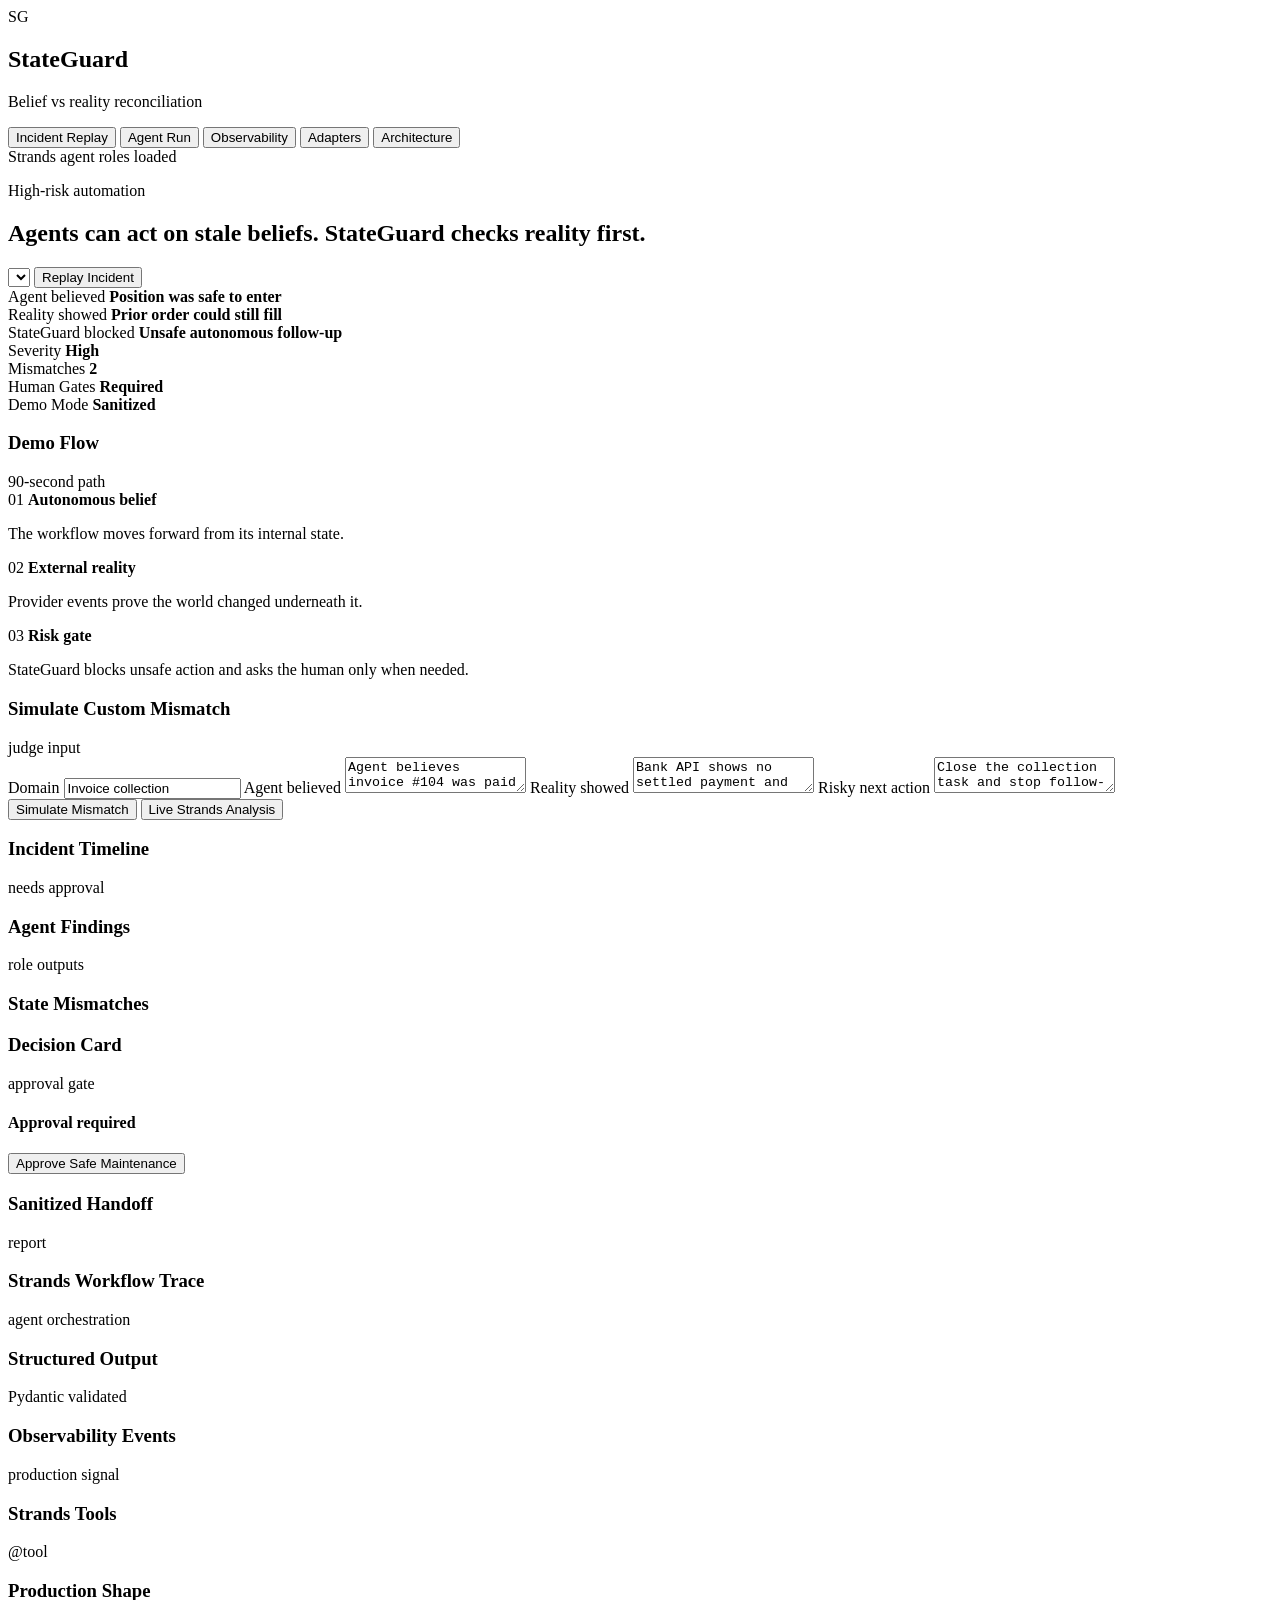
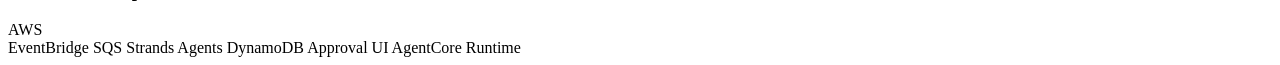
==== frontend/index.html @ 3227dc66 "fix(frontend): enable sidebar navigation smooth scroll and scrollspy" ====
<!doctype html>
<html lang="en">
  <head>
    <meta charset="utf-8" />
    <meta name="viewport" content="width=device-width, initial-scale=1" />
    <title>StateGuard</title>
    <link rel="stylesheet" href="/assets/styles.css" />
  </head>
  <body>
    <main class="shell">
      <aside class="sidebar">
        <div class="brand">
          <div class="mark">SG</div>
          <div>
            <h1>StateGuard</h1>
            <p>Belief vs reality reconciliation</p>
          </div>
        </div>
        <nav id="sidebarNav">
          <button class="nav active" data-target="#replaySection">Incident Replay</button>
          <button class="nav" data-target="#agentRunSection">Agent Run</button>
          <button class="nav" data-target="#observabilitySection">Observability</button>
          <button class="nav" data-target="#adapters">Adapters</button>
          <button class="nav" data-target="#architectureSection">Architecture</button>
        </nav>
        <section class="status">
          <span class="dot"></span>
          Strands agent roles loaded
        </section>
      </aside>

      <section class="workspace">
        <header class="topbar" id="replaySection">
          <div>
            <p class="eyebrow">High-risk automation</p>
            <h2>Agents can act on stale beliefs. StateGuard checks reality first.</h2>
          </div>
          <div class="actions">
            <select id="incidentSelect" aria-label="Incident"></select>
            <button id="replayBtn" class="primary">Replay Incident</button>
          </div>
        </header>

        <section class="case-strip" aria-label="Belief reality summary">
          <article>
            <span>Agent believed</span>
            <strong id="beliefStatement">Position was safe to enter</strong>
          </article>
          <article>
            <span>Reality showed</span>
            <strong id="realityStatement">Prior order could still fill</strong>
          </article>
          <article>
            <span>StateGuard blocked</span>
            <strong id="blockedStatement">Unsafe autonomous follow-up</strong>
          </article>
        </section>

        <section class="metrics">
          <article>
            <span>Severity</span>
            <strong id="severity">High</strong>
          </article>
          <article>
            <span>Mismatches</span>
            <strong id="mismatchCount">2</strong>
          </article>
          <article>
            <span>Human Gates</span>
            <strong>Required</strong>
          </article>
          <article>
            <span>Demo Mode</span>
            <strong>Sanitized</strong>
          </article>
        </section>

        <section class="panel demo-flow-panel">
          <div class="panel-head">
            <h3>Demo Flow</h3>
            <span>90-second path</span>
          </div>
          <div class="demo-flow">
            <article>
              <span>01</span>
              <strong>Autonomous belief</strong>
              <p>The workflow moves forward from its internal state.</p>
            </article>
            <article>
              <span>02</span>
              <strong>External reality</strong>
              <p>Provider events prove the world changed underneath it.</p>
            </article>
            <article>
              <span>03</span>
              <strong>Risk gate</strong>
              <p>StateGuard blocks unsafe action and asks the human only when needed.</p>
            </article>
          </div>
        </section>

        <section class="panel simulator-panel">
          <div class="panel-head">
            <h3>Simulate Custom Mismatch</h3>
            <span>judge input</span>
          </div>
          <form id="simulatorForm" class="simulator-form">
            <label>
              Domain
              <input id="simDomain" value="Invoice collection" />
            </label>
            <label>
              Agent believed
              <textarea id="simBelief">Agent believes invoice #104 was paid and marks the account as settled.</textarea>
            </label>
            <label>
              Reality showed
              <textarea id="simReality">Bank API shows no settled payment and the invoice remains unpaid.</textarea>
            </label>
            <label>
              Risky next action
              <textarea id="simAction">Close the collection task and stop follow-up reminders.</textarea>
            </label>
            <div class="sim-actions">
              <button class="primary" type="submit">Simulate Mismatch</button>
              <button id="liveSimBtn" class="secondary compact" type="button">Live Strands Analysis</button>
            </div>
          </form>
          <div id="simulationResult" class="simulation-result" aria-live="polite"></div>
        </section>

        <section class="grid">
          <article class="panel timeline-panel">
            <div class="panel-head">
              <h3>Incident Timeline</h3>
              <span id="incidentStatus">needs approval</span>
            </div>
            <ol id="timeline" class="timeline"></ol>
          </article>

          <article class="panel">
            <div class="panel-head">
              <h3>Agent Findings</h3>
              <span>role outputs</span>
            </div>
            <div id="agents" class="agent-list"></div>
          </article>

          <article class="panel">
            <div class="panel-head">
              <h3>State Mismatches</h3>
            </div>
            <div id="mismatches" class="mismatch-list"></div>
          </article>

          <article class="panel decision">
            <div class="panel-head">
              <h3>Decision Card</h3>
              <span>approval gate</span>
            </div>
            <h4 id="decisionTitle">Approval required</h4>
            <p id="decisionText"></p>
            <button id="approveBtn" class="secondary">Approve Safe Maintenance</button>
            <pre id="approvalResult"></pre>
          </article>

          <article class="panel report">
            <div class="panel-head">
              <h3>Sanitized Handoff</h3>
              <span>report</span>
            </div>
            <pre id="handoff"></pre>
          </article>
        </section>

        <section class="run-grid" id="agentRunSection">
          <article class="panel trace-panel">
            <div class="panel-head">
              <h3>Strands Workflow Trace</h3>
              <span>agent orchestration</span>
            </div>
            <div id="trace" class="trace-list"></div>
          </article>

          <article class="panel structured-panel">
            <div class="panel-head">
              <h3>Structured Output</h3>
              <span>Pydantic validated</span>
            </div>
            <pre id="structuredOutput"></pre>
          </article>
        </section>

        <section class="panel observability-panel" id="observabilitySection">
          <div class="panel-head">
            <h3>Observability Events</h3>
            <span>production signal</span>
          </div>
          <div id="observability" class="event-list"></div>
        </section>

        <section class="tabs" id="architectureSection">
          <article class="panel tools-panel">
            <div class="panel-head">
              <h3>Strands Tools</h3>
              <span>@tool</span>
            </div>
            <div id="tools" class="tool-list"></div>
          </article>
          <article class="panel architecture-panel">
            <div class="panel-head">
              <h3>Production Shape</h3>
              <span>AWS</span>
            </div>
            <div class="architecture">
              <span>EventBridge</span>
              <span>SQS</span>
              <span>Strands Agents</span>
              <span>DynamoDB</span>
              <span>Approval UI</span>
              <span>AgentCore Runtime</span>
            </div>
          </article>
        </section>

        <section class="adapter-strip" id="adapters"></section>
      </section>
    </main>
    <script src="/assets/app.js"></script>
  </body>
</html>
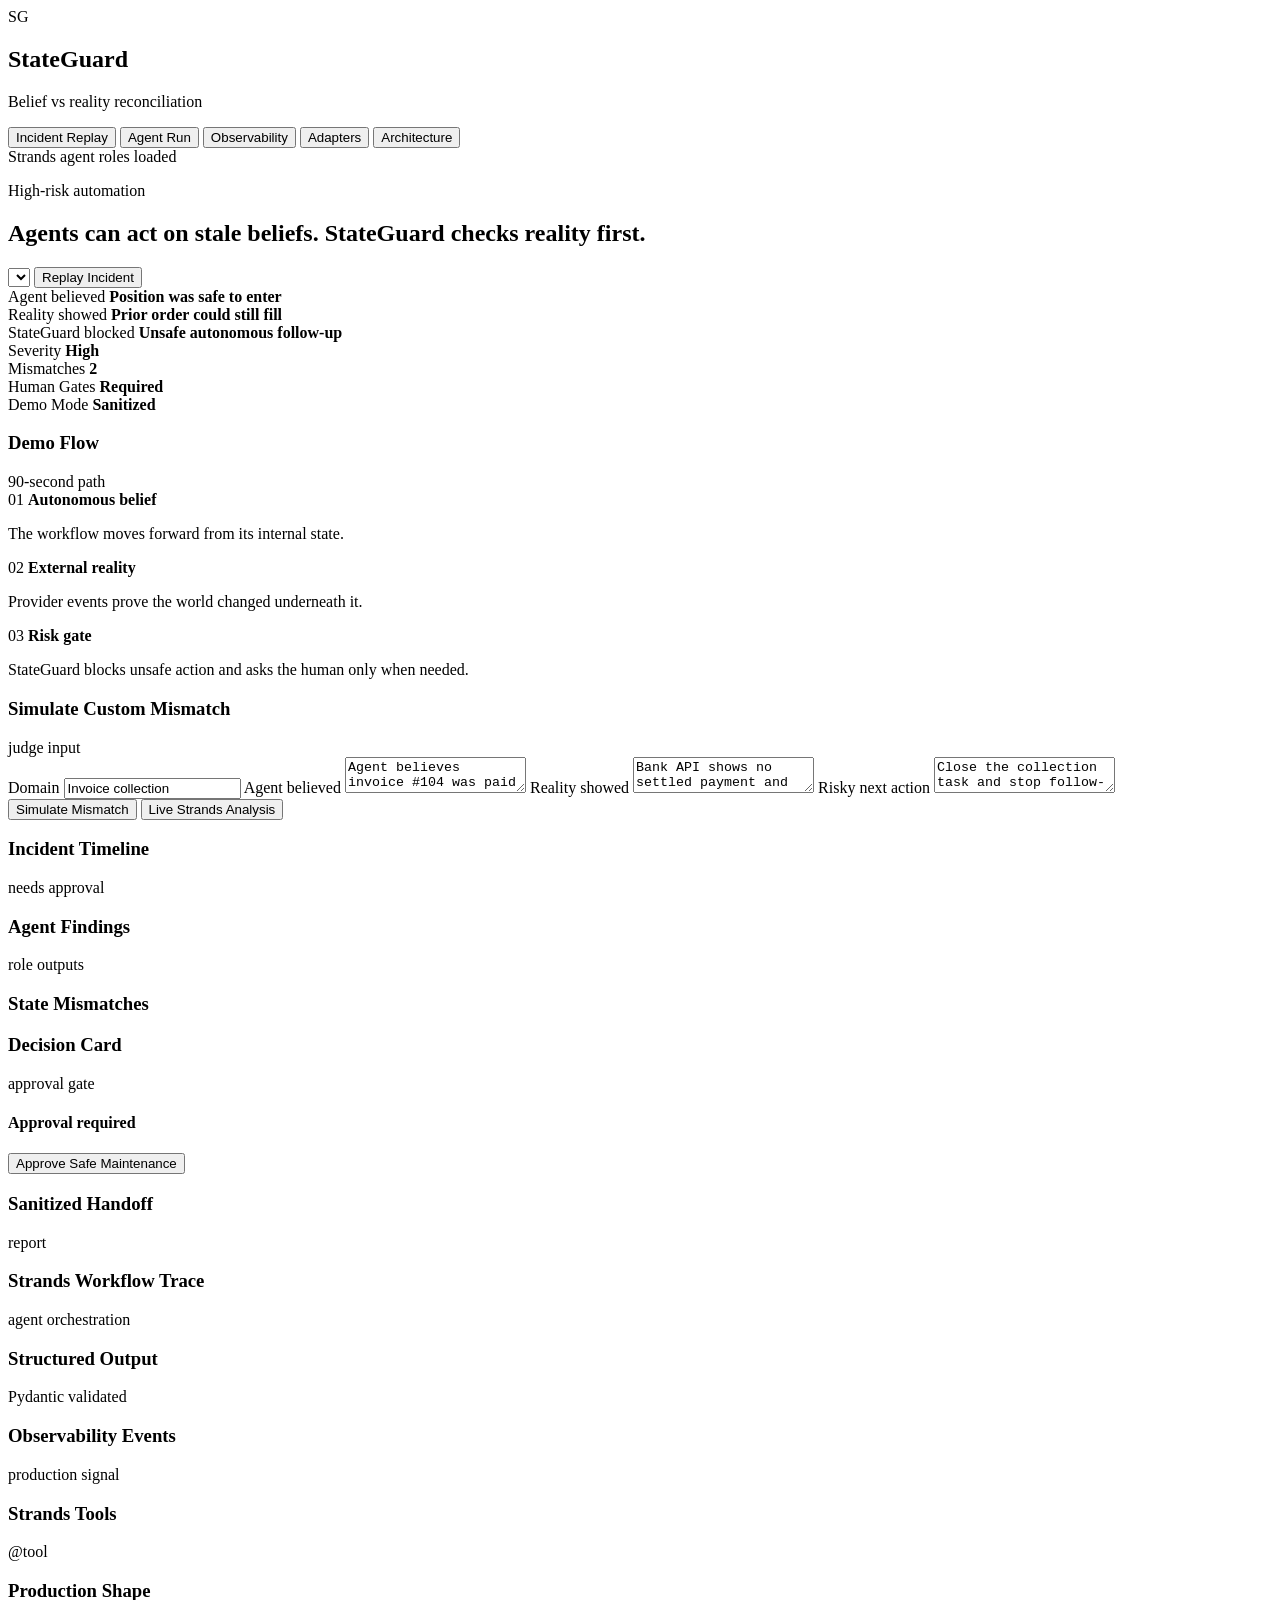
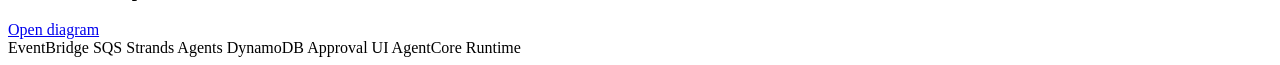
==== commit ba16364a: "Wire dashboard sidebar navigation" ====
--- a/frontend/index.html
+++ b/frontend/index.html
@@ -16,12 +16,12 @@
             <p>Belief vs reality reconciliation</p>
           </div>
         </div>
-        <nav id="sidebarNav">
-          <button class="nav active" data-target="#replaySection">Incident Replay</button>
-          <button class="nav" data-target="#agentRunSection">Agent Run</button>
-          <button class="nav" data-target="#observabilitySection">Observability</button>
-          <button class="nav" data-target="#adapters">Adapters</button>
-          <button class="nav" data-target="#architectureSection">Architecture</button>
+        <nav id="sidebarNav" aria-label="Dashboard sections">
+          <button class="nav active" data-target="#replaySection" type="button">Incident Replay</button>
+          <button class="nav" data-target="#agentRunSection" type="button">Agent Run</button>
+          <button class="nav" data-target="#observabilitySection" type="button">Observability</button>
+          <button class="nav" data-target="#adapters" type="button">Adapters</button>
+          <button class="nav" data-target="#architectureSection" type="button">Architecture</button>
         </nav>
         <section class="status">
           <span class="dot"></span>
@@ -207,10 +207,10 @@
             </div>
             <div id="tools" class="tool-list"></div>
           </article>
-          <article class="panel architecture-panel">
+          <article id="architecture-panel" class="panel architecture-panel">
             <div class="panel-head">
               <h3>Production Shape</h3>
-              <span>AWS</span>
+              <a class="panel-link" href="/architecture" target="_blank" rel="noreferrer">Open diagram</a>
             </div>
             <div class="architecture">
               <span>EventBridge</span>
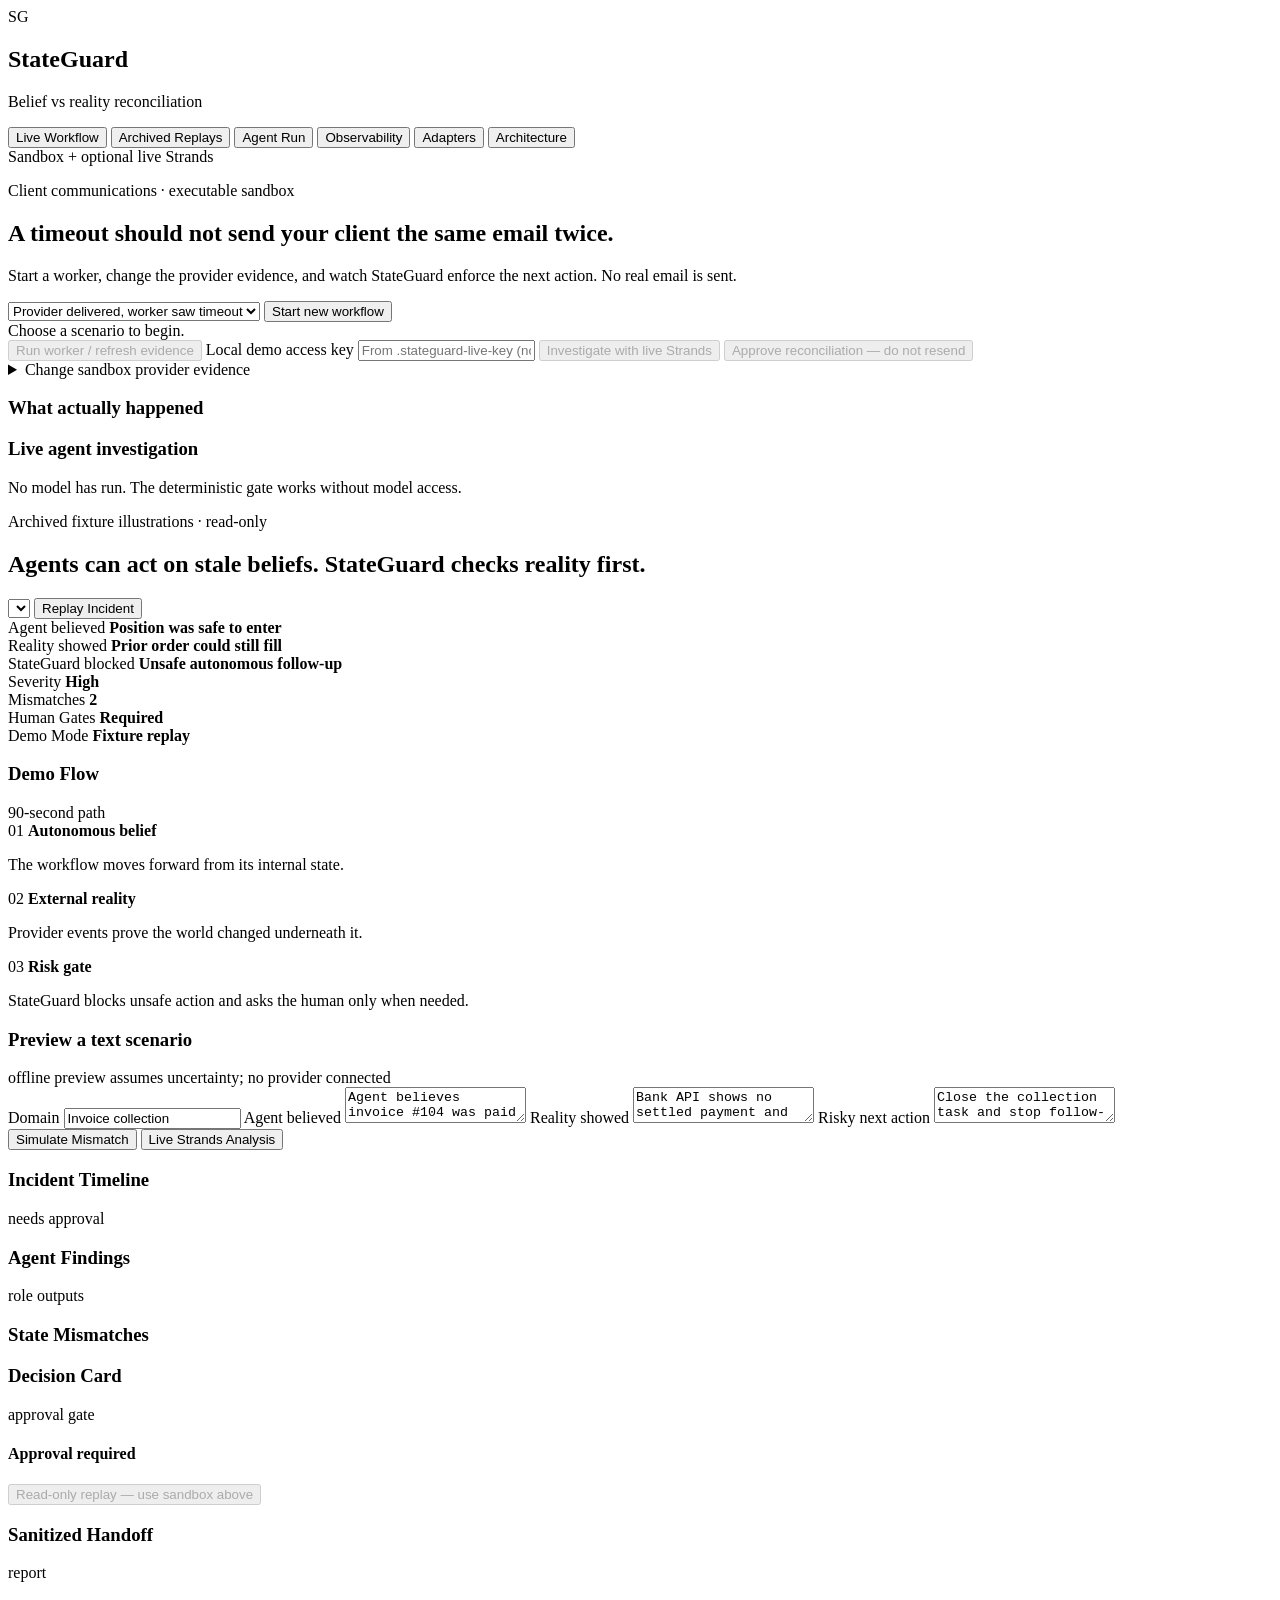
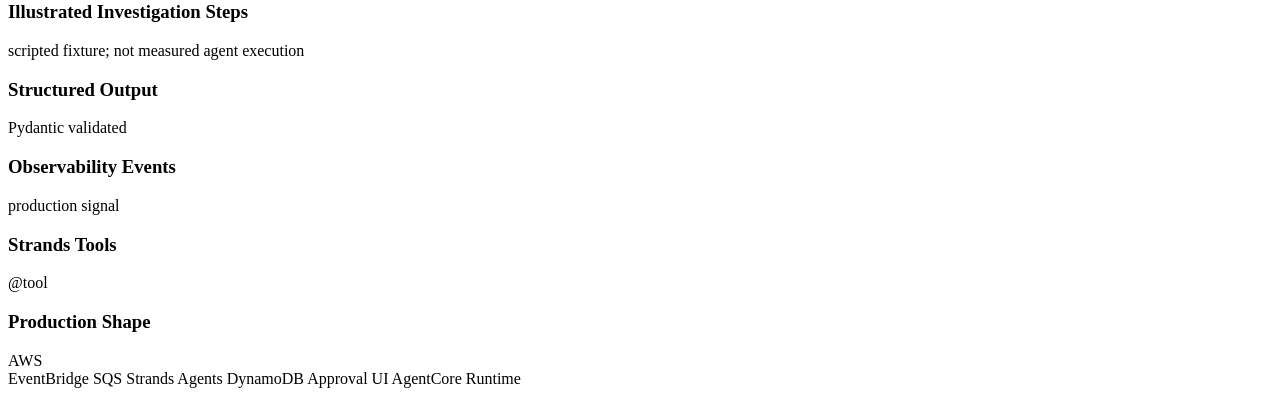
==== commit faac7d26: "Implement stateful retry protection and verify live Strands providers Replace the fixture-only appro" ====
--- a/frontend/index.html
+++ b/frontend/index.html
@@ -16,23 +16,59 @@
             <p>Belief vs reality reconciliation</p>
           </div>
         </div>
-        <nav id="sidebarNav" aria-label="Dashboard sections">
-          <button class="nav active" data-target="#replaySection" type="button">Incident Replay</button>
-          <button class="nav" data-target="#agentRunSection" type="button">Agent Run</button>
-          <button class="nav" data-target="#observabilitySection" type="button">Observability</button>
-          <button class="nav" data-target="#adapters" type="button">Adapters</button>
-          <button class="nav" data-target="#architectureSection" type="button">Architecture</button>
+        <nav id="sidebarNav">
+          <button class="nav active" data-target="#workflowSection">Live Workflow</button>
+          <button class="nav" data-target="#replaySection">Archived Replays</button>
+          <button class="nav" data-target="#agentRunSection">Agent Run</button>
+          <button class="nav" data-target="#observabilitySection">Observability</button>
+          <button class="nav" data-target="#adapters">Adapters</button>
+          <button class="nav" data-target="#architectureSection">Architecture</button>
         </nav>
         <section class="status">
           <span class="dot"></span>
-          Strands agent roles loaded
+          Sandbox + optional live Strands
         </section>
       </aside>
 
       <section class="workspace">
+        <section class="panel" id="workflowSection">
+          <p class="eyebrow">Client communications · executable sandbox</p>
+          <h2>A timeout should not send your client the same email twice.</h2>
+          <p>Start a worker, change the provider evidence, and watch StateGuard enforce the next action. No real email is sent.</p>
+          <div class="actions workflow-controls">
+            <select id="workflowScenario" aria-label="Workflow scenario">
+              <option value="accepted_timeout">Provider delivered, worker saw timeout</option>
+              <option value="healthy">Healthy: message has not been sent</option>
+              <option value="delayed">Delivery confirmation is pending</option>
+              <option value="unavailable">Provider is unavailable</option>
+            </select>
+            <button id="startWorkflow" class="primary">Start new workflow</button>
+          </div>
+          <div id="workflowState" aria-live="polite">Choose a scenario to begin.</div>
+          <div class="actions workflow-controls">
+            <button id="tickWorkflow" class="primary" disabled>Run worker / refresh evidence</button>
+            <label for="workflowAccessKey">Local demo access key</label>
+            <input id="workflowAccessKey" type="password" autocomplete="off" placeholder="From .stateguard-live-key (not your API key)">
+            <button id="investigateWorkflow" class="secondary" disabled>Investigate with live Strands</button>
+            <button id="approveWorkflow" class="secondary" disabled>Approve reconciliation — do not resend</button>
+          </div>
+          <details>
+            <summary>Change sandbox provider evidence</summary>
+            <div class="actions workflow-controls">
+              <select id="providerState" aria-label="Provider state">
+                <option value="delivered">Delivered</option><option value="pending">Pending</option>
+                <option value="unavailable">Unavailable</option><option value="not_sent">Not sent</option>
+              </select>
+              <button id="changeProvider" class="secondary" disabled>Apply provider event</button>
+            </div>
+          </details>
+          <p id="workflowError" role="alert"></p>
+          <div class="grid"><article><h3>What actually happened</h3><ol id="workflowEvents" class="timeline"></ol></article>
+          <article><h3>Live agent investigation</h3><div id="workflowAnalysis">No model has run. The deterministic gate works without model access.</div></article></div>
+        </section>
         <header class="topbar" id="replaySection">
           <div>
-            <p class="eyebrow">High-risk automation</p>
+            <p class="eyebrow">Archived fixture illustrations · read-only</p>
             <h2>Agents can act on stale beliefs. StateGuard checks reality first.</h2>
           </div>
           <div class="actions">
@@ -71,7 +107,7 @@
           </article>
           <article>
             <span>Demo Mode</span>
-            <strong>Sanitized</strong>
+            <strong>Fixture replay</strong>
           </article>
         </section>
 
@@ -101,8 +137,8 @@
 
         <section class="panel simulator-panel">
           <div class="panel-head">
-            <h3>Simulate Custom Mismatch</h3>
-            <span>judge input</span>
+            <h3>Preview a text scenario</h3>
+            <span>offline preview assumes uncertainty; no provider connected</span>
           </div>
           <form id="simulatorForm" class="simulator-form">
             <label>
@@ -160,7 +196,7 @@
             </div>
             <h4 id="decisionTitle">Approval required</h4>
             <p id="decisionText"></p>
-            <button id="approveBtn" class="secondary">Approve Safe Maintenance</button>
+            <button id="approveBtn" class="secondary" disabled>Read-only replay — use sandbox above</button>
             <pre id="approvalResult"></pre>
           </article>
 
@@ -176,8 +212,8 @@
         <section class="run-grid" id="agentRunSection">
           <article class="panel trace-panel">
             <div class="panel-head">
-              <h3>Strands Workflow Trace</h3>
-              <span>agent orchestration</span>
+              <h3>Illustrated Investigation Steps</h3>
+              <span>scripted fixture; not measured agent execution</span>
             </div>
             <div id="trace" class="trace-list"></div>
           </article>
@@ -207,10 +243,10 @@
             </div>
             <div id="tools" class="tool-list"></div>
           </article>
-          <article id="architecture-panel" class="panel architecture-panel">
+          <article class="panel architecture-panel">
             <div class="panel-head">
               <h3>Production Shape</h3>
-              <a class="panel-link" href="/architecture" target="_blank" rel="noreferrer">Open diagram</a>
+              <span>AWS</span>
             </div>
             <div class="architecture">
               <span>EventBridge</span>
@@ -227,5 +263,6 @@
       </section>
     </main>
     <script src="/assets/app.js"></script>
+    <script src="/assets/workflow.js"></script>
   </body>
 </html>
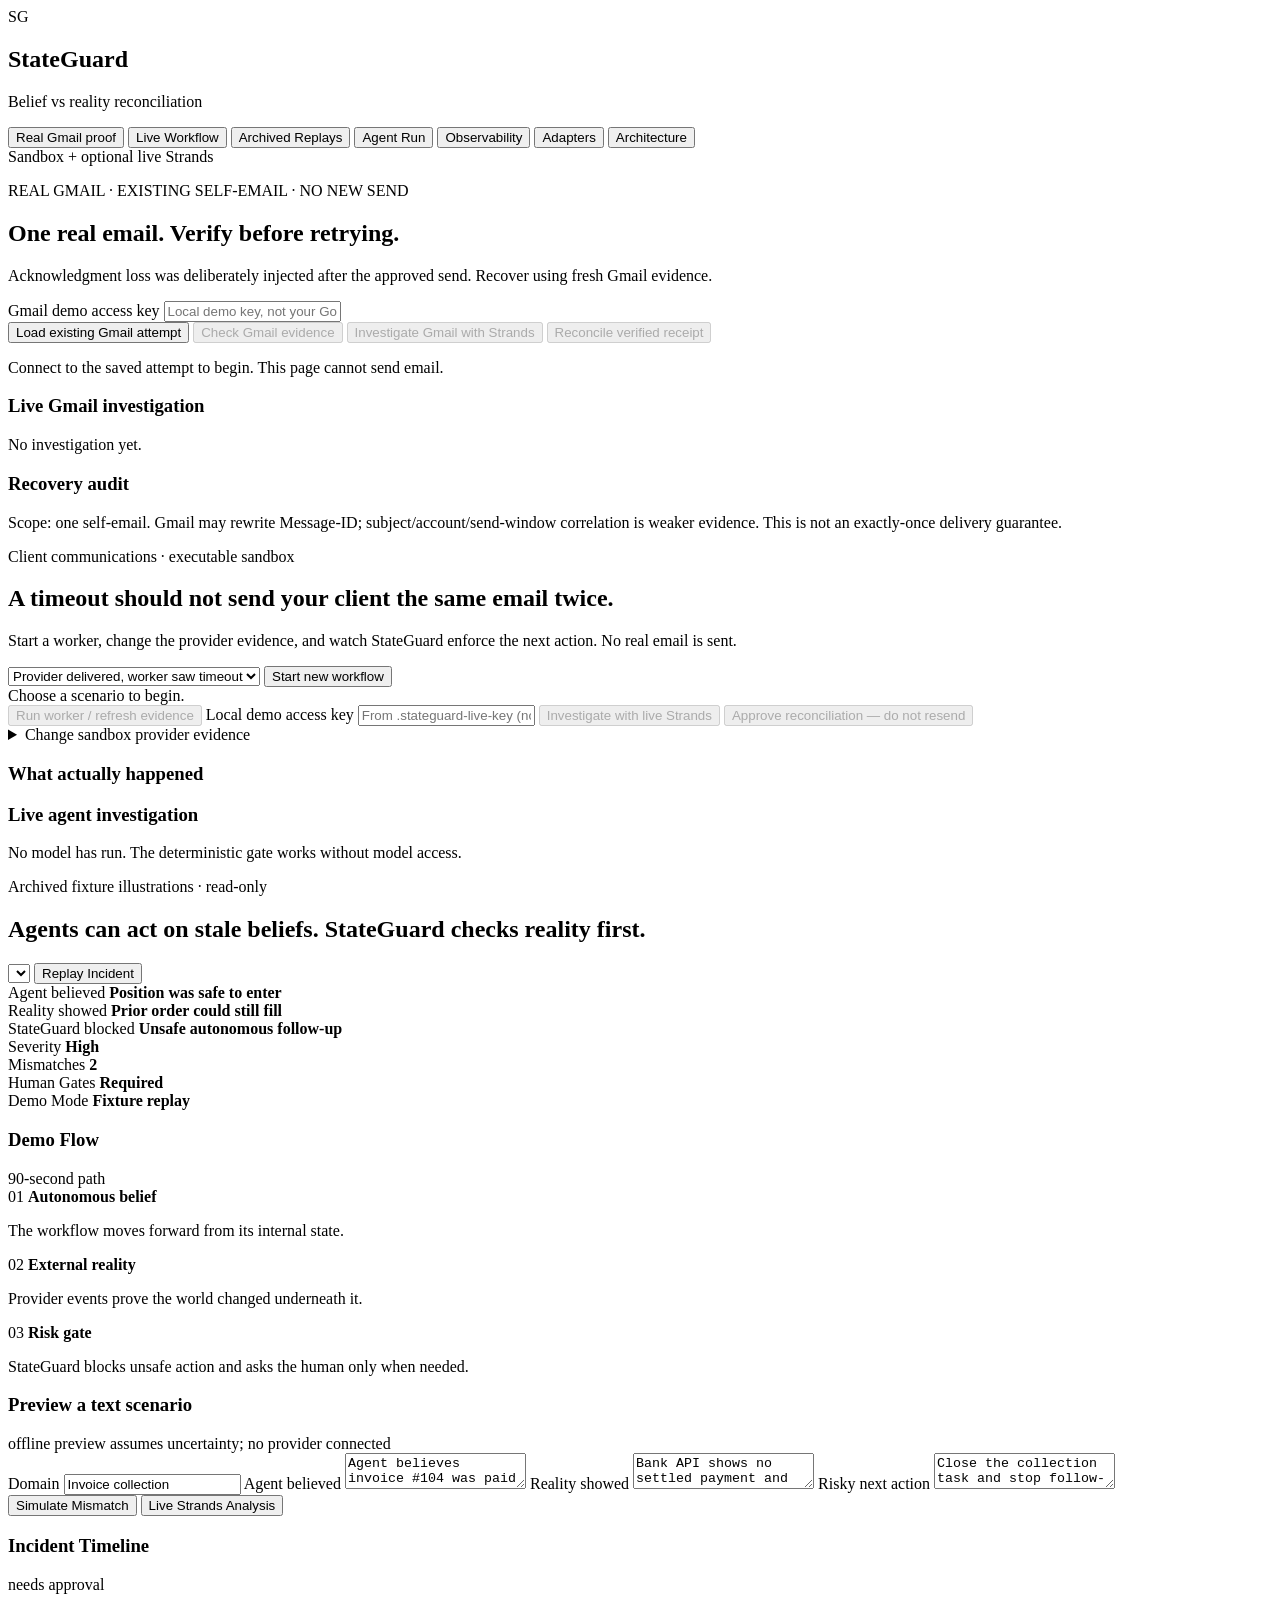
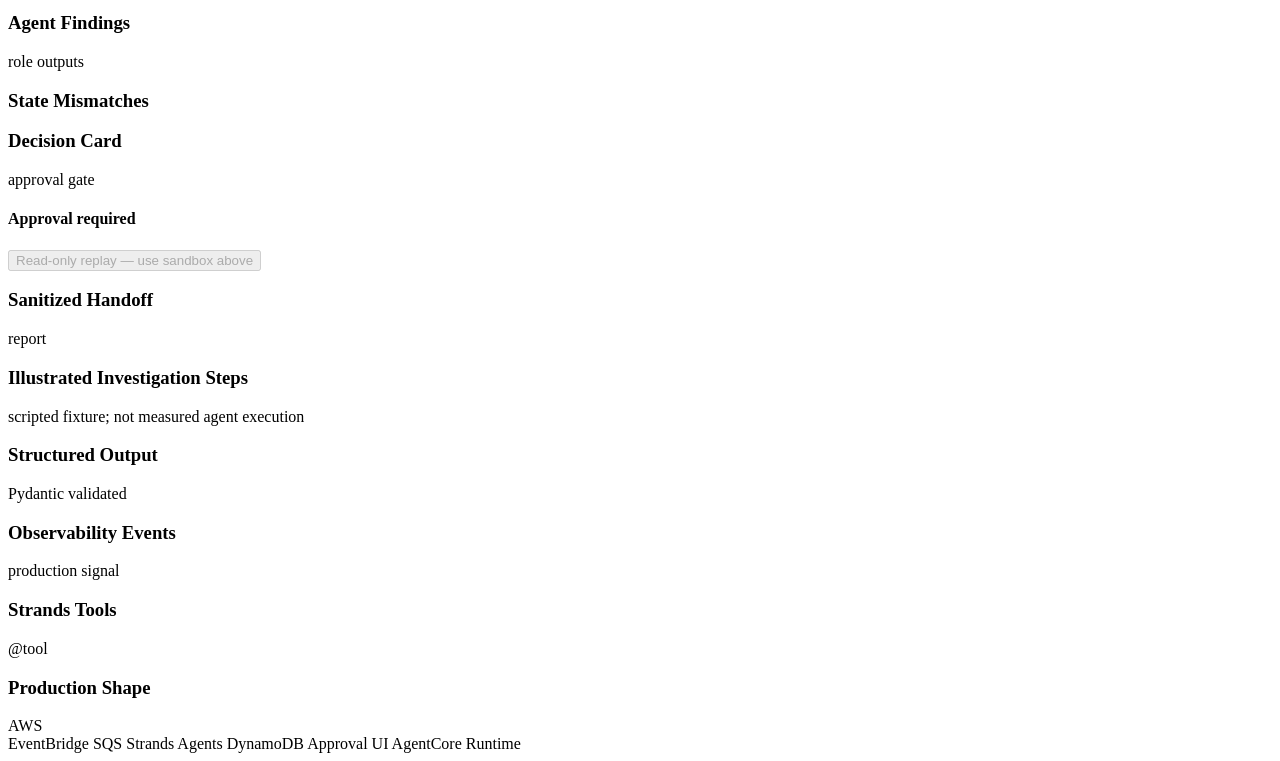
==== commit a53b7bf1: "Connect real Gmail recovery to Strands and record verified demos Add an authenticated Gmail dashboar" ====
--- a/frontend/index.html
+++ b/frontend/index.html
@@ -16,7 +16,7 @@
             <p>Belief vs reality reconciliation</p>
           </div>
         </div>
-        <nav id="sidebarNav">
+        <nav id="sidebarNav"><button class="nav" data-target="#gmailSection">Real Gmail proof</button>
           <button class="nav active" data-target="#workflowSection">Live Workflow</button>
           <button class="nav" data-target="#replaySection">Archived Replays</button>
           <button class="nav" data-target="#agentRunSection">Agent Run</button>
@@ -31,6 +31,25 @@
       </aside>
 
       <section class="workspace">
+        <section class="panel" id="gmailSection">
+          <p class="eyebrow">REAL GMAIL · EXISTING SELF-EMAIL · NO NEW SEND</p>
+          <h2>One real email. Verify before retrying.</h2>
+          <p>Acknowledgment loss was deliberately injected after the approved send. Recover using fresh Gmail evidence.</p>
+          <label for="gmailAccessKey">Gmail demo access key</label>
+          <input id="gmailAccessKey" type="password" autocomplete="off" placeholder="Local demo key, not your Google password">
+          <div class="actions workflow-controls">
+            <button id="gmailLoad" class="primary">Load existing Gmail attempt</button>
+            <button id="gmailRefresh" class="secondary" disabled>Check Gmail evidence</button>
+            <button id="gmailInvestigate" class="secondary" disabled>Investigate Gmail with Strands</button>
+            <button id="gmailApprove" class="secondary" disabled>Reconcile verified receipt</button>
+          </div>
+          <p id="gmailError" role="alert"></p>
+          <div id="gmailState" aria-live="polite">Connect to the saved attempt to begin. This page cannot send email.</div>
+          <h3>Live Gmail investigation</h3><div id="gmailAnalysis">No investigation yet.</div>
+          <h3>Recovery audit</h3><ol id="gmailEvents"></ol>
+          <p>Scope: one self-email. Gmail may rewrite Message-ID; subject/account/send-window correlation is weaker evidence. This is not an exactly-once delivery guarantee.</p>
+        </section>
+
         <section class="panel" id="workflowSection">
           <p class="eyebrow">Client communications · executable sandbox</p>
           <h2>A timeout should not send your client the same email twice.</h2>
@@ -264,5 +283,6 @@
     </main>
     <script src="/assets/app.js"></script>
     <script src="/assets/workflow.js"></script>
+    <script src="/assets/gmail.js"></script>
   </body>
 </html>
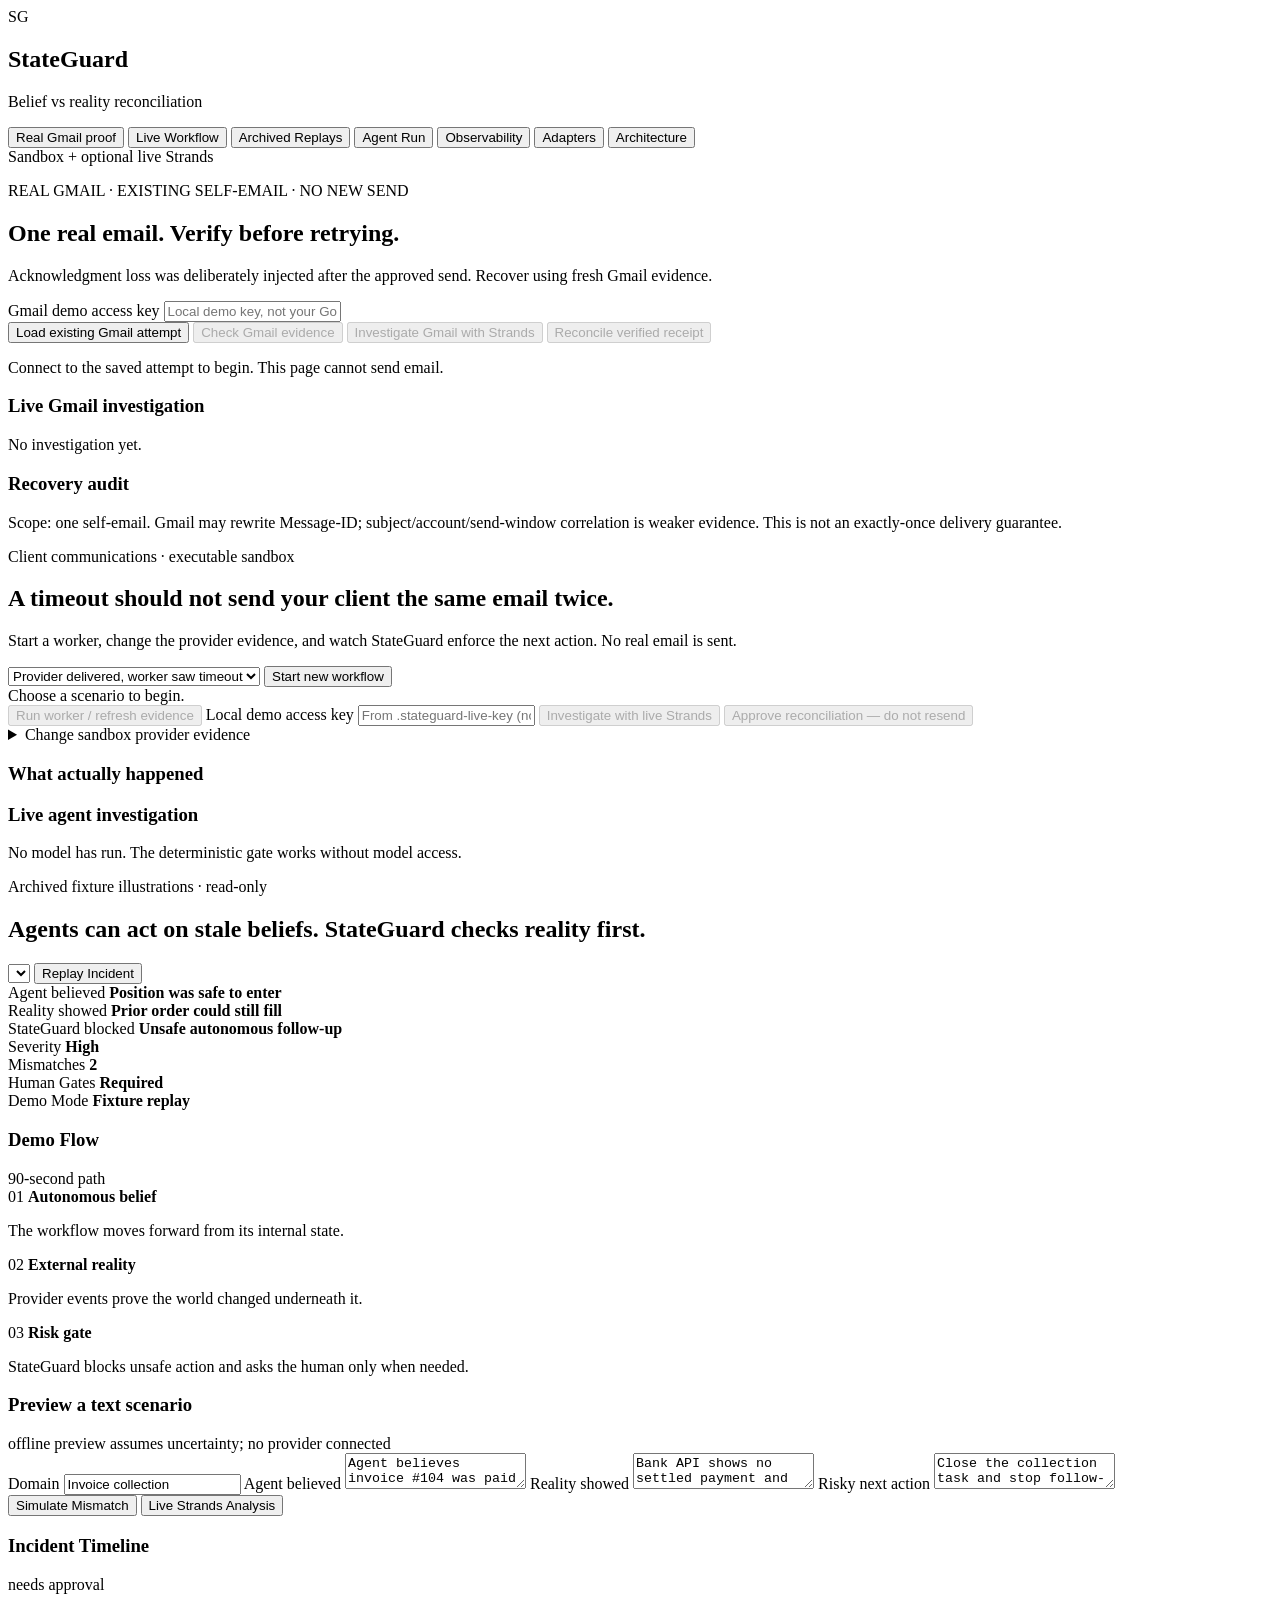
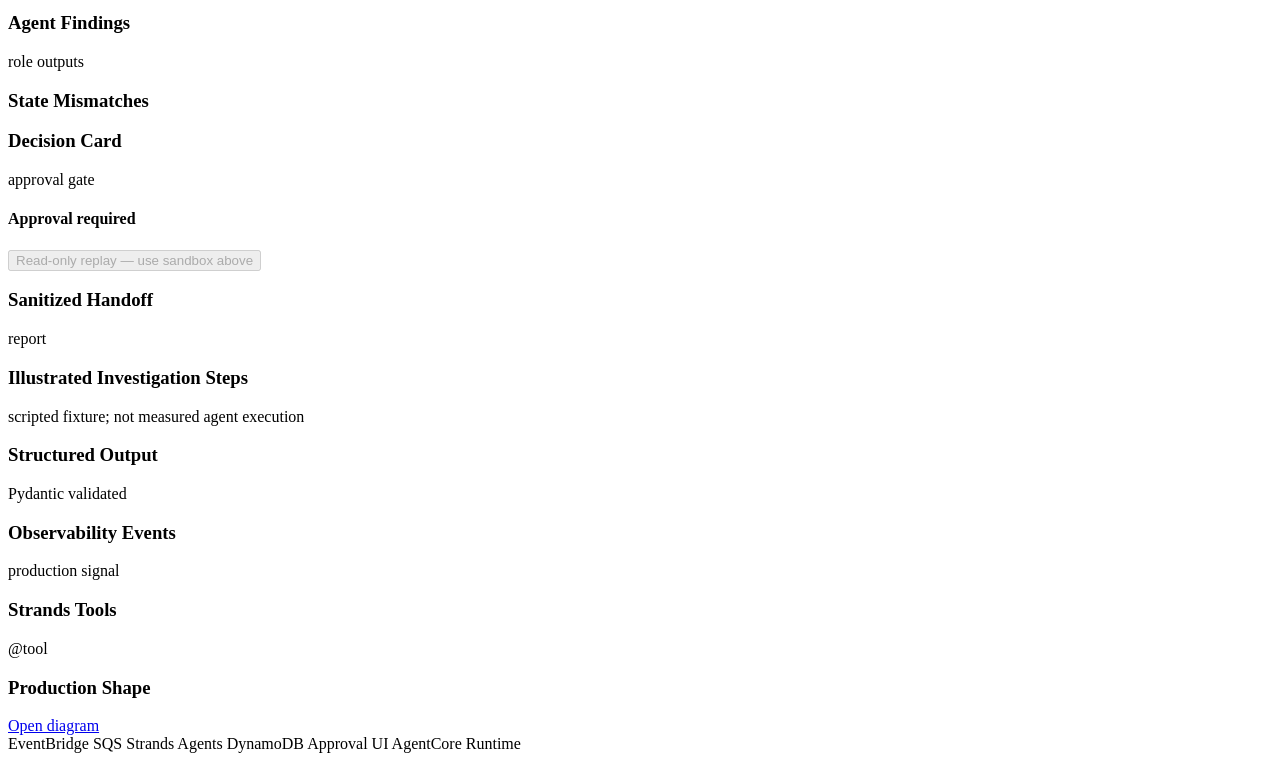
==== commit 5a489be1: "Merge remote submission updates with verified Gmail recovery Preserve the Bedrock inference profile," ====
--- a/frontend/index.html
+++ b/frontend/index.html
@@ -16,13 +16,13 @@
             <p>Belief vs reality reconciliation</p>
           </div>
         </div>
-        <nav id="sidebarNav"><button class="nav" data-target="#gmailSection">Real Gmail proof</button>
-          <button class="nav active" data-target="#workflowSection">Live Workflow</button>
-          <button class="nav" data-target="#replaySection">Archived Replays</button>
-          <button class="nav" data-target="#agentRunSection">Agent Run</button>
-          <button class="nav" data-target="#observabilitySection">Observability</button>
-          <button class="nav" data-target="#adapters">Adapters</button>
-          <button class="nav" data-target="#architectureSection">Architecture</button>
+        <nav id="sidebarNav" aria-label="Dashboard sections"><button class="nav" data-target="#gmailSection" type="button">Real Gmail proof</button>
+          <button class="nav active" data-target="#workflowSection" type="button">Live Workflow</button>
+          <button class="nav" data-target="#replaySection" type="button">Archived Replays</button>
+          <button class="nav" data-target="#agentRunSection" type="button">Agent Run</button>
+          <button class="nav" data-target="#observabilitySection" type="button">Observability</button>
+          <button class="nav" data-target="#adapters" type="button">Adapters</button>
+          <button class="nav" data-target="#architectureSection" type="button">Architecture</button>
         </nav>
         <section class="status">
           <span class="dot"></span>
@@ -262,10 +262,10 @@
             </div>
             <div id="tools" class="tool-list"></div>
           </article>
-          <article class="panel architecture-panel">
+          <article id="architecture-panel" class="panel architecture-panel">
             <div class="panel-head">
               <h3>Production Shape</h3>
-              <span>AWS</span>
+              <a class="panel-link" href="/architecture" target="_blank" rel="noreferrer">Open diagram</a>
             </div>
             <div class="architecture">
               <span>EventBridge</span>
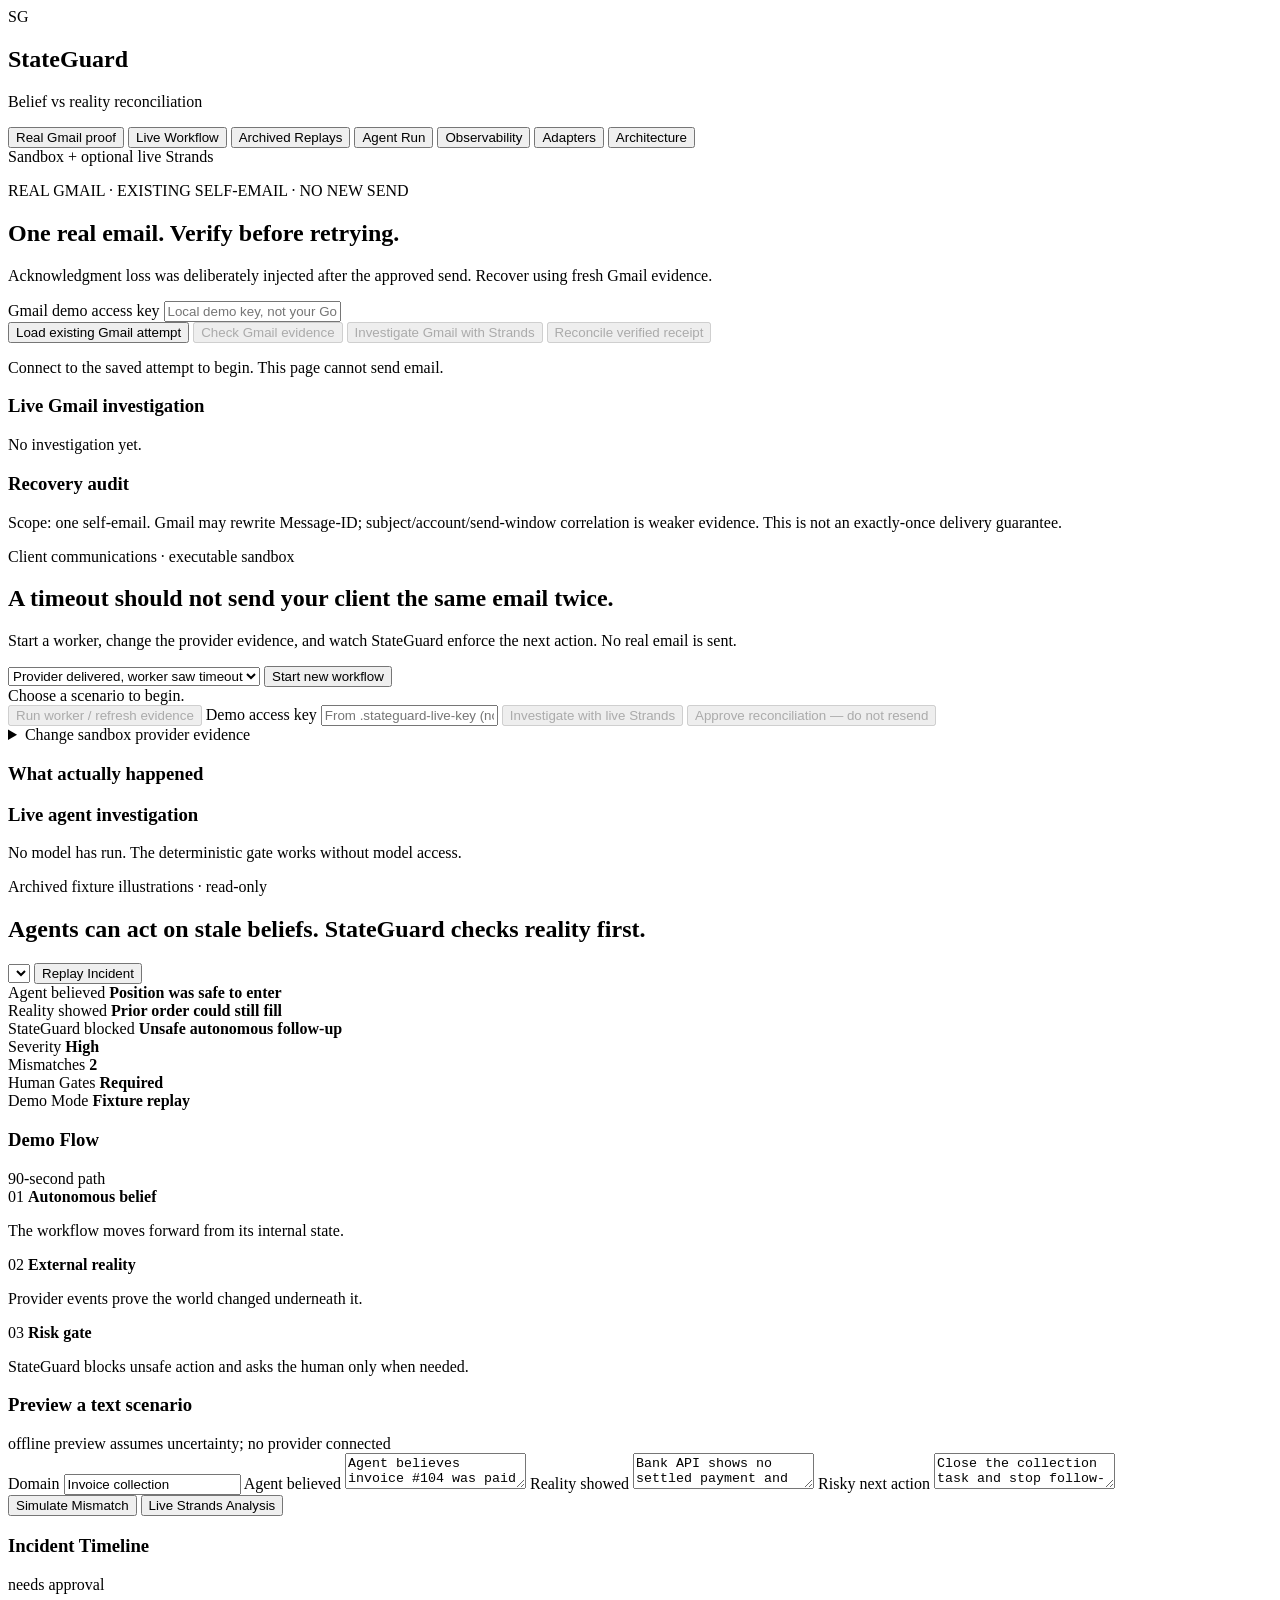
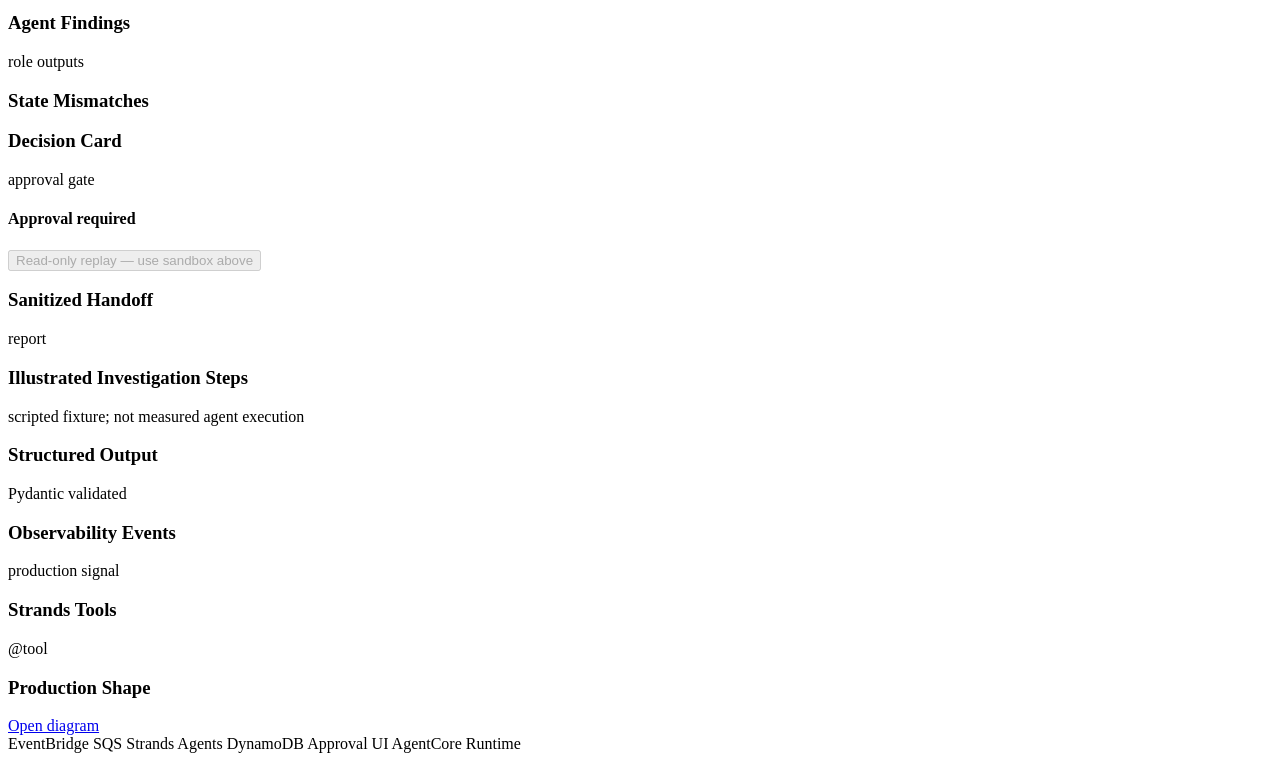
==== commit 6e6603a6: "Deploy full StateGuard recovery on AWS with shared state Add conditional DynamoDB persistence and sc" ====
--- a/frontend/index.html
+++ b/frontend/index.html
@@ -66,7 +66,7 @@
           <div id="workflowState" aria-live="polite">Choose a scenario to begin.</div>
           <div class="actions workflow-controls">
             <button id="tickWorkflow" class="primary" disabled>Run worker / refresh evidence</button>
-            <label for="workflowAccessKey">Local demo access key</label>
+            <label for="workflowAccessKey">Demo access key</label>
             <input id="workflowAccessKey" type="password" autocomplete="off" placeholder="From .stateguard-live-key (not your API key)">
             <button id="investigateWorkflow" class="secondary" disabled>Investigate with live Strands</button>
             <button id="approveWorkflow" class="secondary" disabled>Approve reconciliation — do not resend</button>
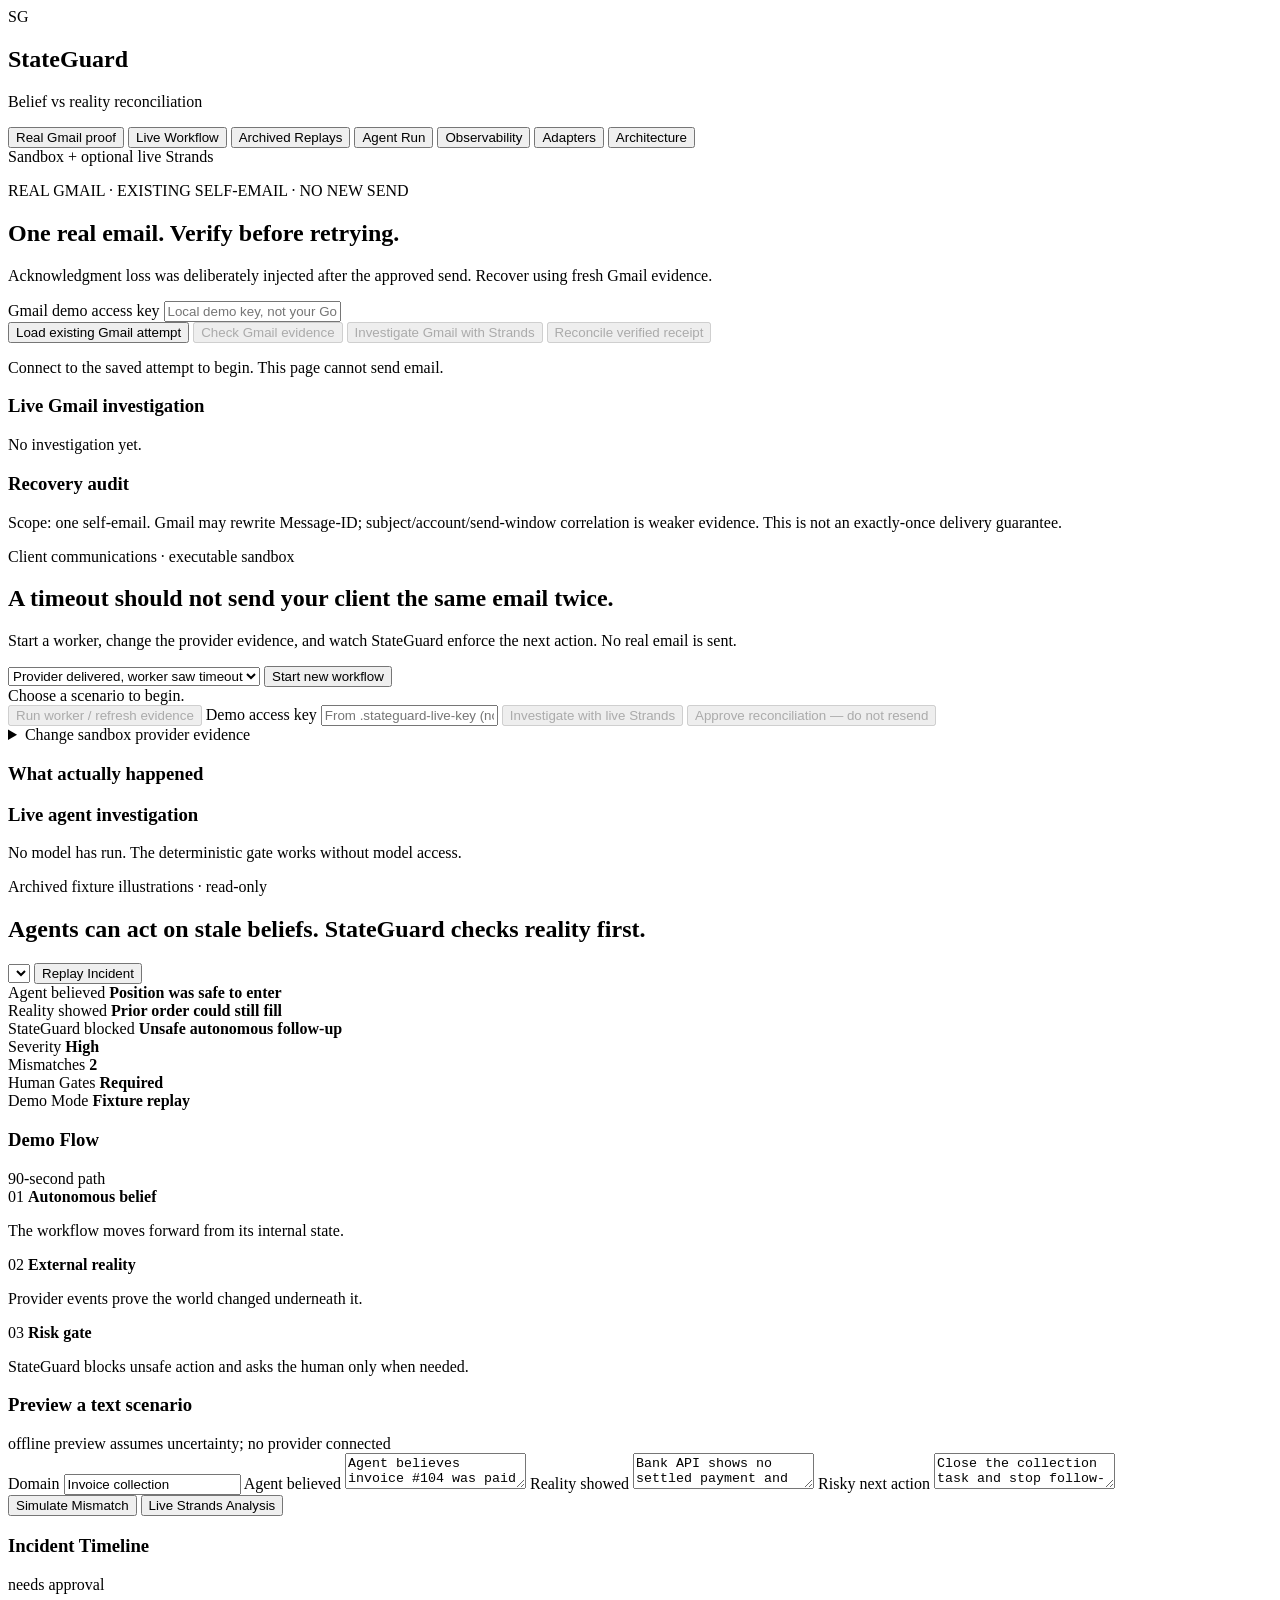
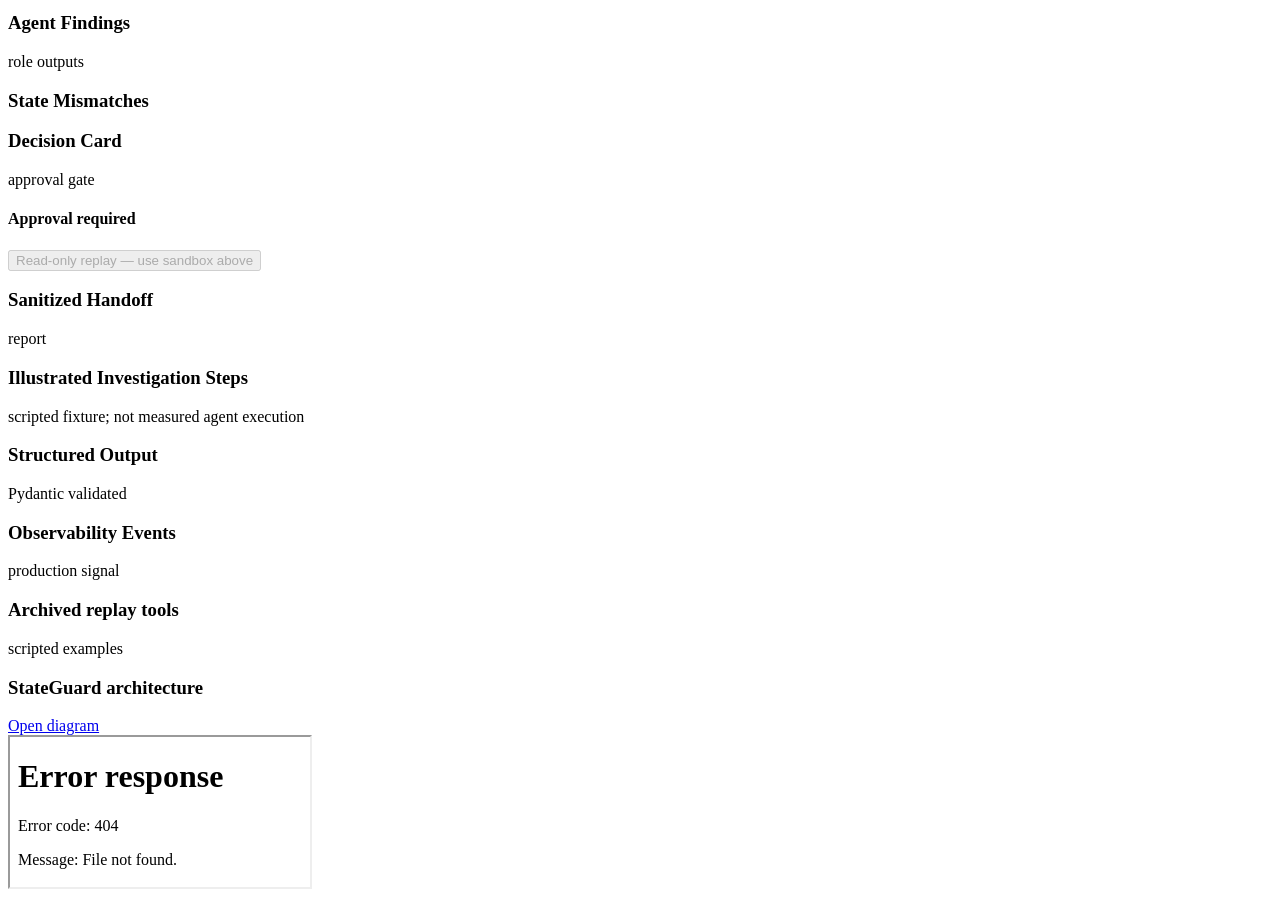
==== commit 6d530f03: "Replace stale dashboard architecture tiles with current diagram Embed the shared architecture page d" ====
--- a/frontend/index.html
+++ b/frontend/index.html
@@ -257,24 +257,17 @@
         <section class="tabs" id="architectureSection">
           <article class="panel tools-panel">
             <div class="panel-head">
-              <h3>Strands Tools</h3>
-              <span>@tool</span>
+              <h3>Archived replay tools</h3>
+              <span>scripted examples</span>
             </div>
             <div id="tools" class="tool-list"></div>
           </article>
           <article id="architecture-panel" class="panel architecture-panel">
             <div class="panel-head">
-              <h3>Production Shape</h3>
+              <h3>StateGuard architecture</h3>
               <a class="panel-link" href="/architecture" target="_blank" rel="noreferrer">Open diagram</a>
             </div>
-            <div class="architecture">
-              <span>EventBridge</span>
-              <span>SQS</span>
-              <span>Strands Agents</span>
-              <span>DynamoDB</span>
-              <span>Approval UI</span>
-              <span>AgentCore Runtime</span>
-            </div>
+            <iframe class="architecture-preview" src="/architecture" title="StateGuard architecture: sandbox and Gmail recovery paths" loading="lazy"></iframe>
           </article>
         </section>
 
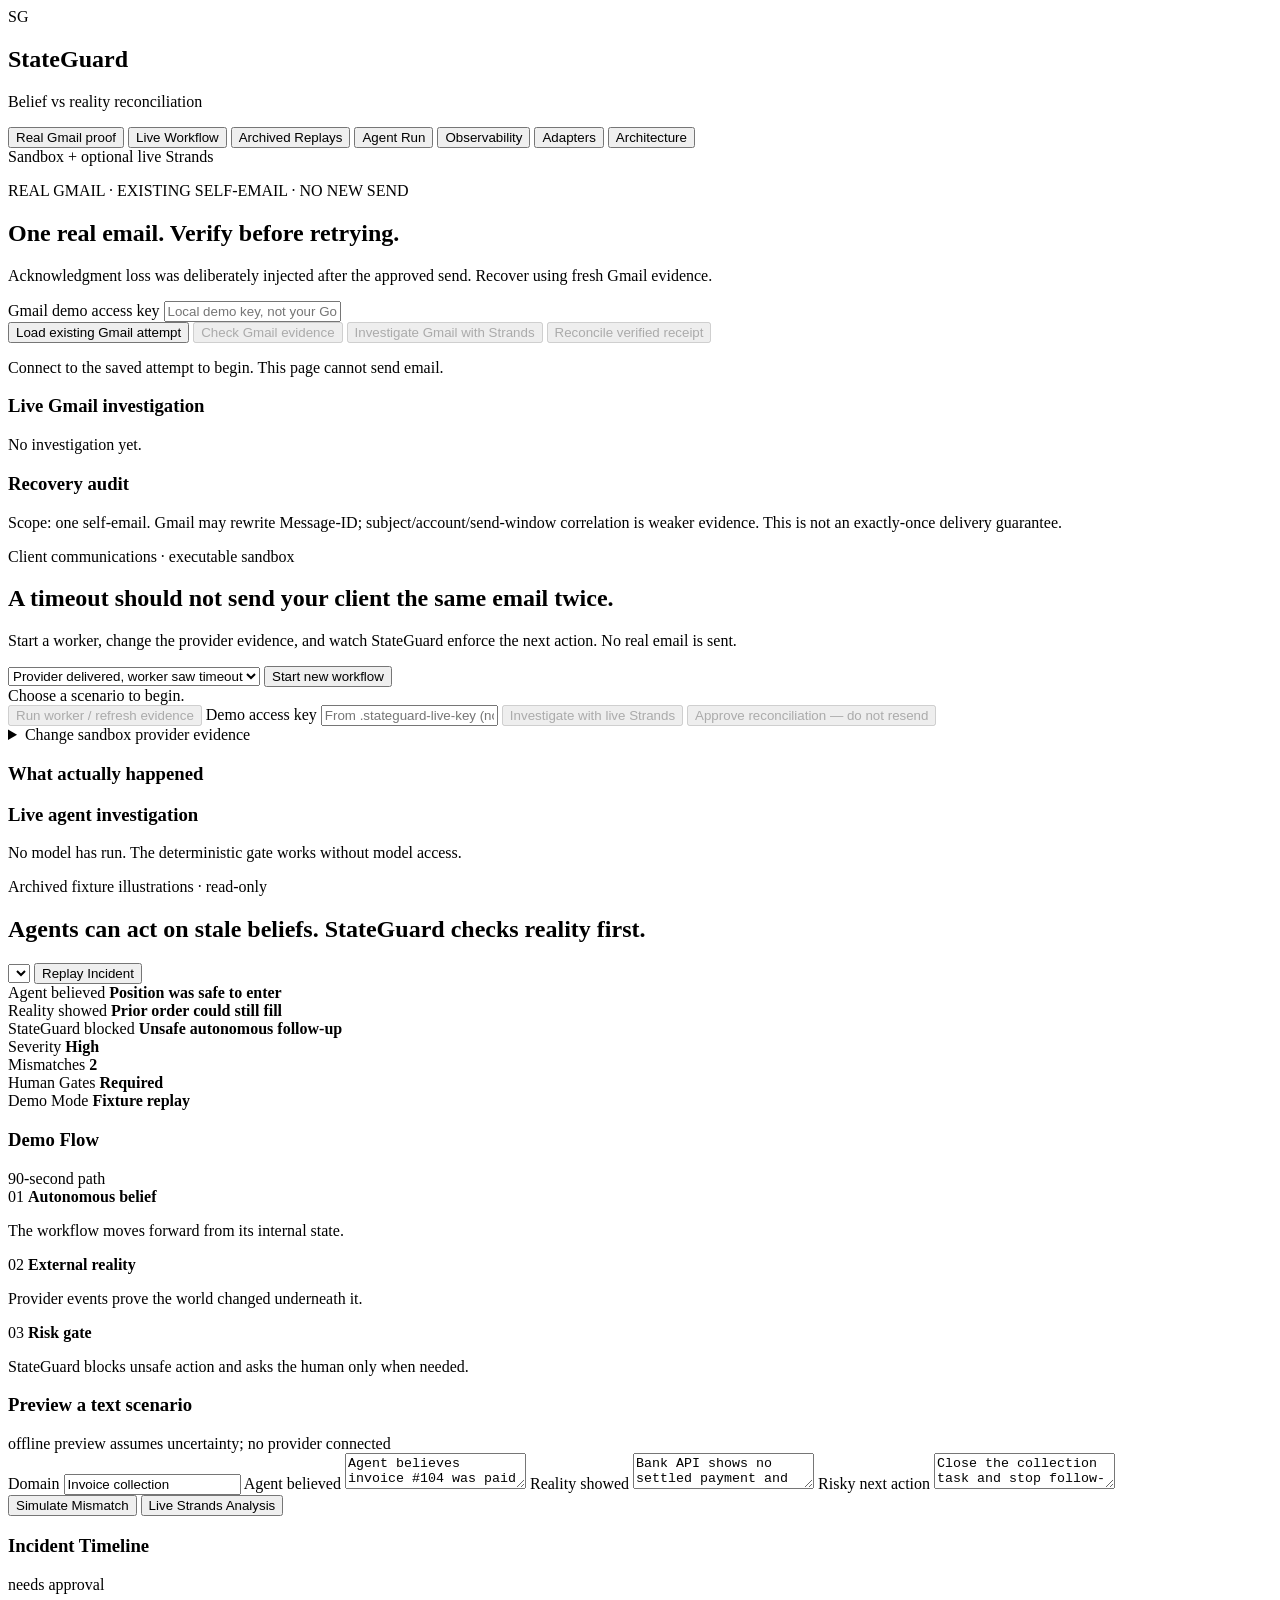
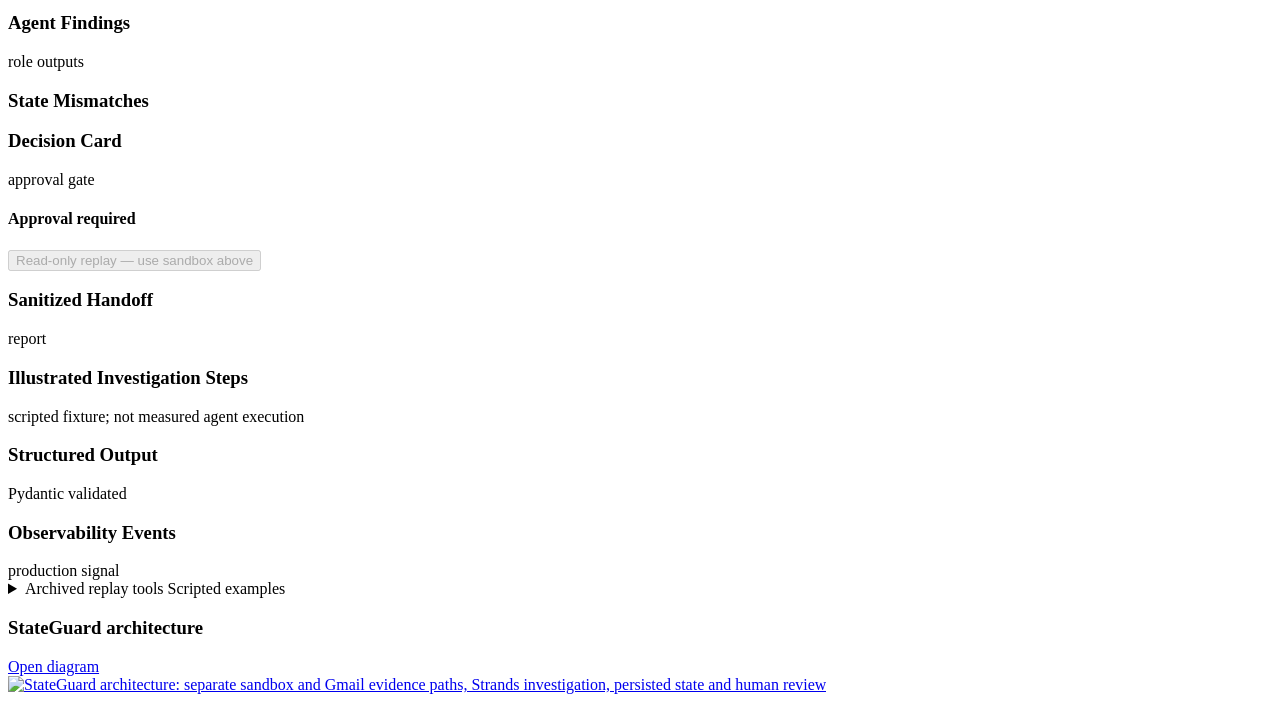
==== commit be554cc6: "Use a compact shared SVG preview for dashboard architecture Remove the nested iframe scrollbar, coll" ====
--- a/frontend/index.html
+++ b/frontend/index.html
@@ -255,19 +255,18 @@
         </section>
 
         <section class="tabs" id="architectureSection">
-          <article class="panel tools-panel">
-            <div class="panel-head">
-              <h3>Archived replay tools</h3>
-              <span>scripted examples</span>
-            </div>
+          <details class="panel tools-panel">
+            <summary>Archived replay tools <span>Scripted examples</span></summary>
             <div id="tools" class="tool-list"></div>
-          </article>
+          </details>
           <article id="architecture-panel" class="panel architecture-panel">
             <div class="panel-head">
               <h3>StateGuard architecture</h3>
-              <a class="panel-link" href="/architecture" target="_blank" rel="noreferrer">Open diagram</a>
-            </div>
-            <iframe class="architecture-preview" src="/architecture" title="StateGuard architecture: sandbox and Gmail recovery paths" loading="lazy"></iframe>
+              <a class="panel-link" href="/architecture.svg?v=20260914" target="_blank" rel="noreferrer">Open diagram</a>
+            </div>
+            <a class="architecture-preview" href="/architecture.svg?v=20260914" target="_blank" rel="noreferrer" aria-label="Open full-size StateGuard architecture diagram">
+              <img src="/architecture.svg?v=20260914" alt="StateGuard architecture: separate sandbox and Gmail evidence paths, Strands investigation, persisted state and human review" width="1800" height="1490" loading="lazy">
+            </a>
           </article>
         </section>
 
